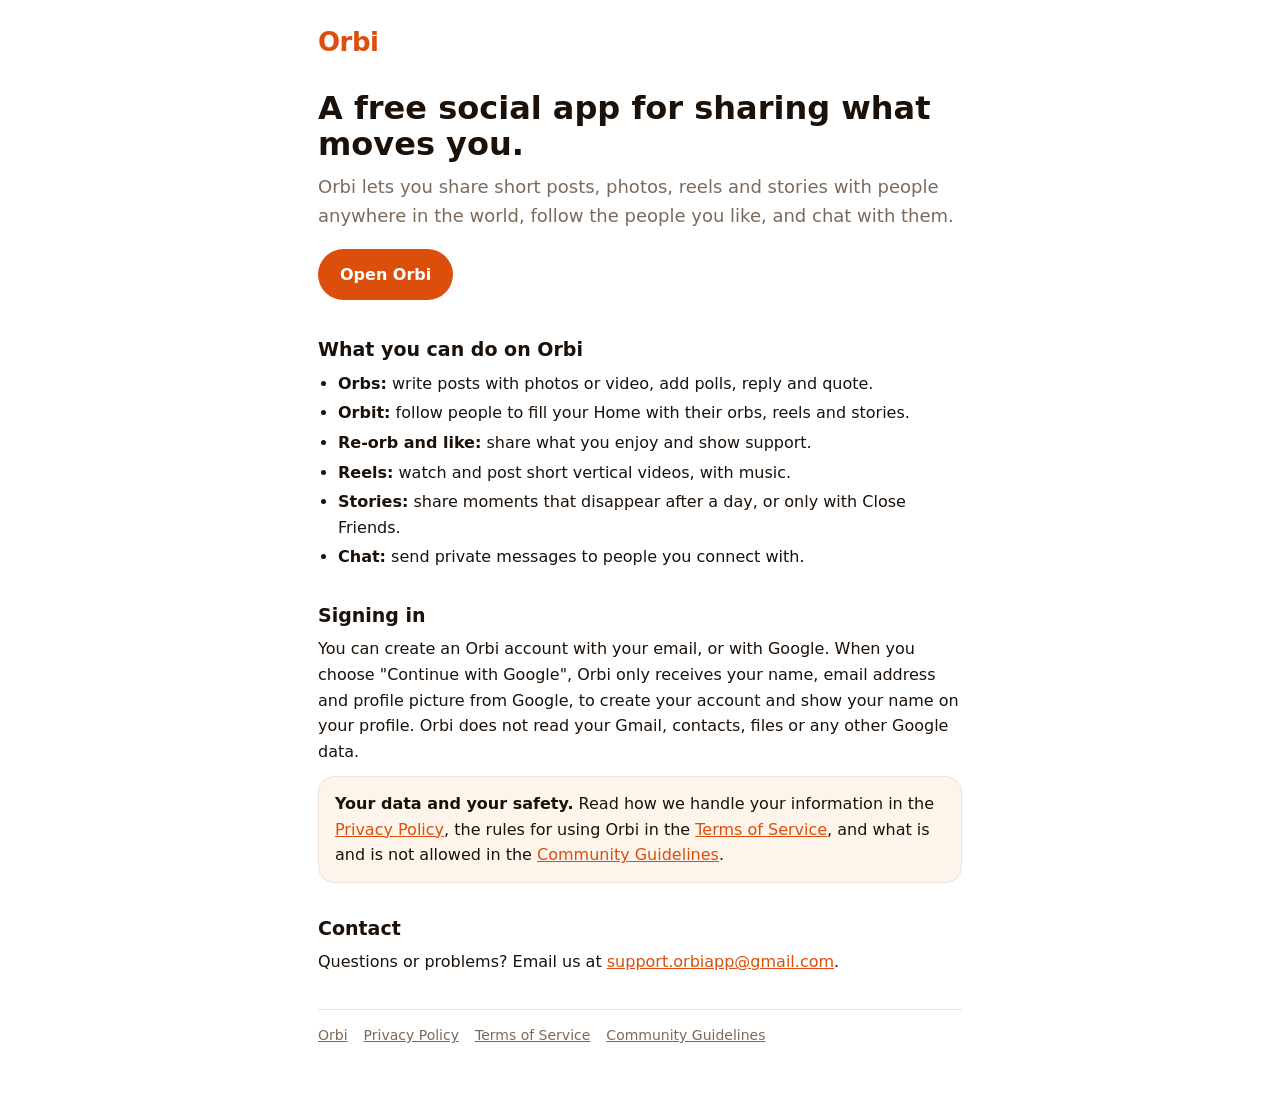
==== about.html @ 1d85321d "Add files via upload" ====
<!doctype html>
<html lang="en"><head><meta charset="utf-8"><meta name="viewport" content="width=device-width,initial-scale=1">
<title>Orbi - a free social app for orbs, reels and stories</title>
<meta name="description" content="Orbi is a free social app where you share orbs (posts), reels and stories, orbit (follow) people you like, and chat with them.">
<style>
:root{--bg:#fff;--fg:#1b1109;--muted:#7b6a5c;--line:#f1e3d6;--accent:#dc4e0b;--soft:#fdf4ec}
@media(prefers-color-scheme:dark){:root{--bg:#0b0705;--fg:#f8efe6;--muted:#b39c89;--line:#2c1f15;--accent:#ff8a4c;--soft:#1f1610}}
*{box-sizing:border-box}body{margin:0;background:var(--bg);color:var(--fg);font:16px/1.6 system-ui,-apple-system,"Segoe UI",Roboto,sans-serif}
main{max-width:680px;margin:0 auto;padding:22px 18px 56px}
.brand{font-weight:800;font-size:26px;color:var(--accent);letter-spacing:-.5px}
h1{font-size:32px;line-height:1.15;margin:26px 0 10px}h2{font-size:19px;margin:30px 0 6px}
p{margin:0 0 12px}.lead{font-size:18px;color:var(--muted)}
.btn{display:inline-block;background:var(--accent);color:#fff;text-decoration:none;font-weight:700;padding:13px 22px;border-radius:999px;margin:6px 0 4px}
ul{padding-left:20px;margin:0 0 12px}li{margin:4px 0}
.card{background:var(--soft);border:1px solid var(--line);border-radius:16px;padding:14px 16px;margin:12px 0}
footer{margin-top:34px;padding-top:14px;border-top:1px solid var(--line);color:var(--muted);font-size:14px;display:flex;flex-wrap:wrap;gap:6px 16px}
a{color:var(--accent)}footer a{color:var(--muted)}
</style></head><body><main>
<div class="brand">Orbi</div>
<h1>A free social app for sharing what moves you.</h1>
<p class="lead">Orbi lets you share short posts, photos, reels and stories with people anywhere in the world, follow the people you like, and chat with them.</p>
<a class="btn" href="./">Open Orbi</a>

<h2>What you can do on Orbi</h2>
<ul>
<li><b>Orbs:</b> write posts with photos or video, add polls, reply and quote.</li>
<li><b>Orbit:</b> follow people to fill your Home with their orbs, reels and stories.</li>
<li><b>Re-orb and like:</b> share what you enjoy and show support.</li>
<li><b>Reels:</b> watch and post short vertical videos, with music.</li>
<li><b>Stories:</b> share moments that disappear after a day, or only with Close Friends.</li>
<li><b>Chat:</b> send private messages to people you connect with.</li>
</ul>

<h2>Signing in</h2>
<p>You can create an Orbi account with your email, or with Google. When you choose "Continue with Google", Orbi only receives your name, email address and profile picture from Google, to create your account and show your name on your profile. Orbi does not read your Gmail, contacts, files or any other Google data.</p>

<div class="card"><b>Your data and your safety.</b> Read how we handle your information in the <a href="privacy.html">Privacy Policy</a>, the rules for using Orbi in the <a href="terms.html">Terms of Service</a>, and what is and is not allowed in the <a href="guidelines.html">Community Guidelines</a>.</div>

<h2>Contact</h2>
<p id="contact">Questions or problems? Email us.</p>

<footer><a href="./">Orbi</a><a href="privacy.html">Privacy Policy</a><a href="terms.html">Terms of Service</a><a href="guidelines.html">Community Guidelines</a></footer>
</main>
<script src="config.js"></script>
<script>var c=(window.ORBI_CONFIG||{}).supportEmail;if(c){var a=document.createElement("a");a.href="mailto:"+c;a.textContent=c;var p=document.getElementById("contact");p.textContent="Questions or problems? Email us at ";p.appendChild(a);p.appendChild(document.createTextNode("."));}</script>
</body></html>
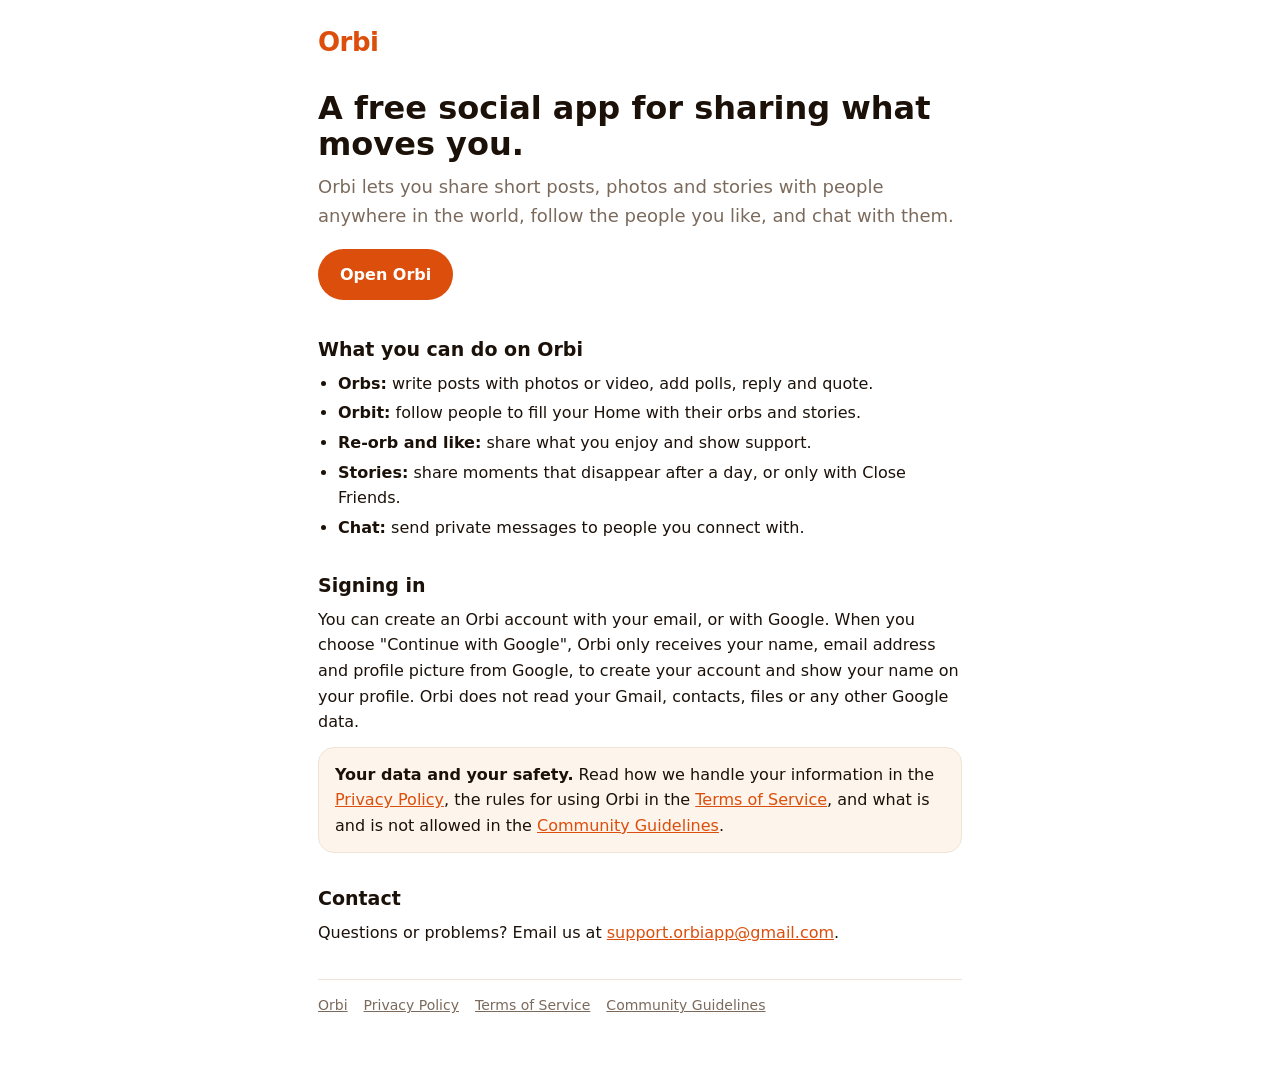
==== commit cba81ca2: "Add files via upload" ====
--- a/about.html
+++ b/about.html
@@ -1,7 +1,8 @@
 <!doctype html>
 <html lang="en"><head><meta charset="utf-8"><meta name="viewport" content="width=device-width,initial-scale=1">
-<title>Orbi - a free social app for orbs, reels and stories</title>
-<meta name="description" content="Orbi is a free social app where you share orbs (posts), reels and stories, orbit (follow) people you like, and chat with them.">
+<title>Orbi - a free social app for orbs and stories</title>
+<link rel="canonical" href="https://orbi-io.vercel.app/about.html">
+<meta name="description" content="Orbi is a free social app where you share orbs (posts), photos and stories, orbit (follow) people you like, and chat with them.">
 <style>
 :root{--bg:#fff;--fg:#1b1109;--muted:#7b6a5c;--line:#f1e3d6;--accent:#dc4e0b;--soft:#fdf4ec}
 @media(prefers-color-scheme:dark){:root{--bg:#0b0705;--fg:#f8efe6;--muted:#b39c89;--line:#2c1f15;--accent:#ff8a4c;--soft:#1f1610}}
@@ -18,15 +19,14 @@
 </style></head><body><main>
 <div class="brand">Orbi</div>
 <h1>A free social app for sharing what moves you.</h1>
-<p class="lead">Orbi lets you share short posts, photos, reels and stories with people anywhere in the world, follow the people you like, and chat with them.</p>
+<p class="lead">Orbi lets you share short posts, photos and stories with people anywhere in the world, follow the people you like, and chat with them.</p>
 <a class="btn" href="./">Open Orbi</a>
 
 <h2>What you can do on Orbi</h2>
 <ul>
 <li><b>Orbs:</b> write posts with photos or video, add polls, reply and quote.</li>
-<li><b>Orbit:</b> follow people to fill your Home with their orbs, reels and stories.</li>
+<li><b>Orbit:</b> follow people to fill your Home with their orbs and stories.</li>
 <li><b>Re-orb and like:</b> share what you enjoy and show support.</li>
-<li><b>Reels:</b> watch and post short vertical videos, with music.</li>
 <li><b>Stories:</b> share moments that disappear after a day, or only with Close Friends.</li>
 <li><b>Chat:</b> send private messages to people you connect with.</li>
 </ul>
